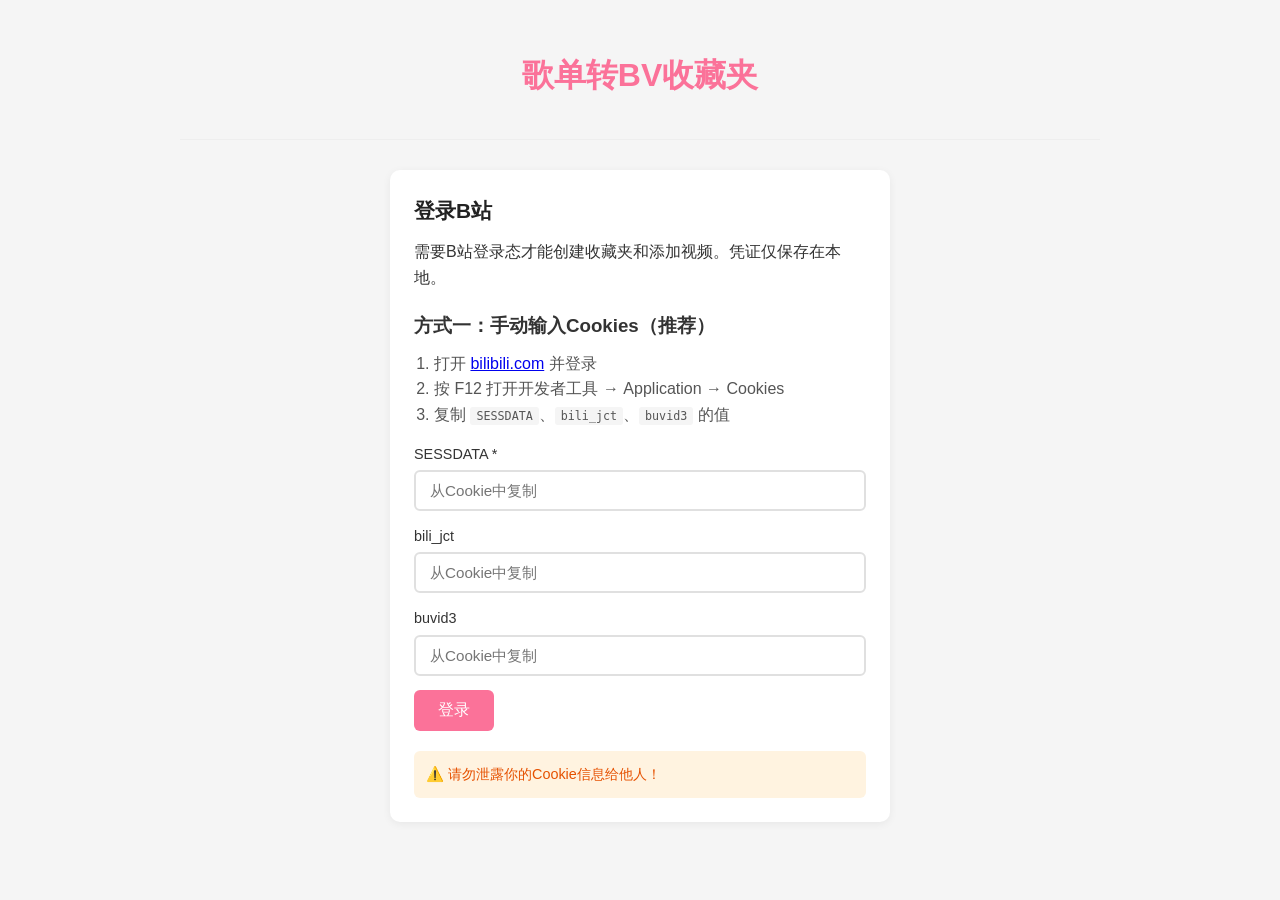
==== templates/login.html @ 60bcaf49 "v0.1: 歌单转BV收藏夹基础功能完成 - 支持网易云/QQ音乐/酷狗/酷我歌单解析 - B站视频搜索+Hi-Res检测+评分匹配 - 一键创建B站收藏夹+批量添加视频 - Web界面(FastAP" ====
<!DOCTYPE html>
<html lang="zh-CN">
<head>
    <meta charset="UTF-8">
    <meta name="viewport" content="width=device-width, initial-scale=1.0">
    <title>登录B站 - 歌单转BV收藏夹</title>
    <link rel="stylesheet" href="/static/css/style.css">
</head>
<body>
    <div class="container">
        <header>
            <h1><a href="/" style="color:inherit;text-decoration:none">歌单转BV收藏夹</a></h1>
        </header>
        <main>
            <section class="login-section">
                <h2>登录B站</h2>
                <p>需要B站登录态才能创建收藏夹和添加视频。凭证仅保存在本地。</p>

                <div class="login-method">
                    <h3>方式一：手动输入Cookies（推荐）</h3>
                    <ol>
                        <li>打开 <a href="https://www.bilibili.com" target="_blank">bilibili.com</a> 并登录</li>
                        <li>按 F12 打开开发者工具 → Application → Cookies</li>
                        <li>复制 <code>SESSDATA</code>、<code>bili_jct</code>、<code>buvid3</code> 的值</li>
                    </ol>
                    <form action="/login/manual" method="post" class="login-form">
                        <div class="form-group">
                            <label>SESSDATA *</label>
                            <input type="text" name="sessdata" required placeholder="从Cookie中复制">
                        </div>
                        <div class="form-group">
                            <label>bili_jct</label>
                            <input type="text" name="bili_jct" placeholder="从Cookie中复制">
                        </div>
                        <div class="form-group">
                            <label>buvid3</label>
                            <input type="text" name="buvid3" placeholder="从Cookie中复制">
                        </div>
                        <button type="submit" class="btn btn-primary">登录</button>
                    </form>
                </div>

                <div class="login-tip">
                    <p>⚠️ 请勿泄露你的Cookie信息给他人！</p>
                </div>
            </section>
        </main>
    </div>
</body>
</html>
---- static/css/style.css ----
* { margin: 0; padding: 0; box-sizing: border-box; }

body {
    font-family: -apple-system, BlinkMacSystemFont, "Segoe UI", Roboto, "Helvetica Neue", Arial, sans-serif;
    background: #f5f5f5;
    color: #333;
    line-height: 1.6;
}

.container {
    max-width: 960px;
    margin: 0 auto;
    padding: 20px;
}

header {
    text-align: center;
    padding: 30px 0;
    border-bottom: 1px solid #eee;
    margin-bottom: 30px;
}

header h1 {
    font-size: 2em;
    color: #fb7299;
    margin-bottom: 8px;
}

header .subtitle {
    color: #666;
    font-size: 1.1em;
    margin-bottom: 15px;
}

header nav {
    margin-top: 10px;
}

.user-info {
    margin-right: 10px;
    color: #555;
    font-size: 0.95em;
}

.btn {
    display: inline-block;
    padding: 10px 24px;
    border: none;
    border-radius: 6px;
    cursor: pointer;
    font-size: 1em;
    text-decoration: none;
    transition: background 0.2s, transform 0.1s;
}

.btn:hover { transform: translateY(-1px); }
.btn:active { transform: translateY(0); }
.btn:disabled { opacity: 0.6; cursor: not-allowed; transform: none; }

.btn-primary { background: #fb7299; color: #fff; }
.btn-primary:hover { background: #e85585; }

.btn-success { background: #4caf50; color: #fff; }
.btn-success:hover { background: #43a047; }

.btn-sm { padding: 6px 14px; font-size: 0.85em; background: #eee; color: #555; }
.btn-sm:hover { background: #ddd; }

section {
    background: #fff;
    border-radius: 10px;
    padding: 24px;
    margin-bottom: 20px;
    box-shadow: 0 2px 8px rgba(0,0,0,0.06);
}

section h2 {
    font-size: 1.3em;
    margin-bottom: 12px;
    color: #222;
}

.hint {
    color: #888;
    font-size: 0.9em;
    margin-bottom: 12px;
}

.input-group {
    display: flex;
    gap: 10px;
}

.input-group input {
    flex: 1;
    padding: 12px 16px;
    border: 2px solid #e0e0e0;
    border-radius: 8px;
    font-size: 1em;
    transition: border-color 0.2s;
}

.input-group input:focus {
    outline: none;
    border-color: #fb7299;
}

.error-msg {
    color: #e53935;
    margin-top: 10px;
    font-size: 0.95em;
}

.songs-list, .results-list {
    max-height: 400px;
    overflow-y: auto;
    margin-bottom: 16px;
}

.song-item {
    display: flex;
    align-items: center;
    padding: 8px 12px;
    border-bottom: 1px solid #f0f0f0;
    font-size: 0.95em;
}

.song-item:last-child { border-bottom: none; }

.song-item .idx {
    width: 30px;
    color: #999;
    flex-shrink: 0;
}

.song-item .song-name {
    flex: 1;
    font-weight: 500;
}

.song-item .song-artist {
    color: #666;
    width: 160px;
    flex-shrink: 0;
    overflow: hidden;
    text-overflow: ellipsis;
    white-space: nowrap;
}

.result-item {
    display: flex;
    align-items: flex-start;
    padding: 12px;
    border-bottom: 1px solid #f0f0f0;
    gap: 12px;
}

.result-item:last-child { border-bottom: none; }

.result-source {
    min-width: 180px;
    flex-shrink: 0;
    display: flex;
    align-items: flex-start;
    gap: 8px;
}

.result-idx {
    display: inline-flex;
    align-items: center;
    justify-content: center;
    width: 24px;
    height: 24px;
    border-radius: 50%;
    background: #f0f0f0;
    color: #666;
    font-size: 0.8em;
    font-weight: 600;
    flex-shrink: 0;
    margin-top: 2px;
}

.result-source .song-label {
    font-weight: 500;
    font-size: 0.95em;
}

.result-source .artist-label {
    color: #888;
    font-size: 0.85em;
}

.result-match {
    flex: 1;
}

.match-found {
    display: flex;
    align-items: center;
    gap: 8px;
}

.match-found .bvid {
    color: #fb7299;
    font-family: monospace;
    font-weight: 600;
    text-decoration: none;
}

.match-found .bvid:hover { text-decoration: underline; }

.match-found .title {
    font-size: 0.9em;
    max-width: 300px;
    overflow: hidden;
    text-overflow: ellipsis;
    white-space: nowrap;
}

.badge {
    display: inline-block;
    padding: 2px 8px;
    border-radius: 4px;
    font-size: 0.75em;
    font-weight: 600;
}

.badge-hires { background: #ff9800; color: #fff; }
.badge-ok { background: #4caf50; color: #fff; }
.badge-warn { background: #ffc107; color: #333; }
.badge-fail { background: #e53935; color: #fff; }

.match-not-found {
    color: #e53935;
    font-size: 0.9em;
}

.manual-input {
    margin-top: 6px;
}

.manual-input input {
    padding: 6px 10px;
    border: 1px solid #ddd;
    border-radius: 4px;
    font-size: 0.85em;
    width: 160px;
}

.manual-input button {
    padding: 6px 12px;
    border: none;
    background: #fb7299;
    color: #fff;
    border-radius: 4px;
    cursor: pointer;
    font-size: 0.85em;
    margin-left: 6px;
}

.collect-form {
    display: flex;
    gap: 10px;
    align-items: center;
    margin-top: 16px;
    padding-top: 16px;
    border-top: 1px solid #eee;
}

.collect-form input {
    flex: 1;
    padding: 10px 16px;
    border: 2px solid #e0e0e0;
    border-radius: 8px;
    font-size: 1em;
}

.collect-form input:focus { outline: none; border-color: #4caf50; }

.collect-result {
    margin-top: 16px;
    padding: 12px;
    border-radius: 8px;
    background: #f1f8e9;
    color: #33691e;
}

.collect-result.error {
    background: #ffebee;
    color: #c62828;
}

.progress-bar {
    height: 8px;
    background: #e0e0e0;
    border-radius: 4px;
    overflow: hidden;
    margin: 12px 0;
}

.progress-bar .fill {
    height: 100%;
    background: linear-gradient(90deg, #fb7299, #ff9800);
    transition: width 0.3s;
    border-radius: 4px;
}

.progress-text {
    color: #666;
    font-size: 0.9em;
    margin-top: 8px;
    min-height: 1.5em;
    overflow: hidden;
    text-overflow: ellipsis;
    white-space: nowrap;
}

.login-section {
    max-width: 500px;
    margin: 0 auto;
}

.login-method { margin-top: 20px; }
.login-method h3 { margin-bottom: 10px; }
.login-method ol { margin: 10px 0 16px 20px; color: #555; }

.form-group {
    margin-bottom: 14px;
}

.form-group label {
    display: block;
    margin-bottom: 4px;
    font-weight: 500;
    font-size: 0.9em;
}

.form-group input {
    width: 100%;
    padding: 10px 14px;
    border: 2px solid #e0e0e0;
    border-radius: 6px;
    font-size: 0.95em;
}

.form-group input:focus { outline: none; border-color: #fb7299; }

.login-tip {
    margin-top: 20px;
    padding: 12px;
    background: #fff3e0;
    border-radius: 6px;
    color: #e65100;
    font-size: 0.9em;
}

code {
    background: #f5f5f5;
    padding: 2px 6px;
    border-radius: 3px;
    font-size: 0.9em;
}

.actions {
    text-align: center;
    margin-top: 16px;
}

@media (max-width: 600px) {
    .input-group { flex-direction: column; }
    .result-item { flex-direction: column; }
    .result-source { min-width: auto; }
    .collect-form { flex-direction: column; }
}
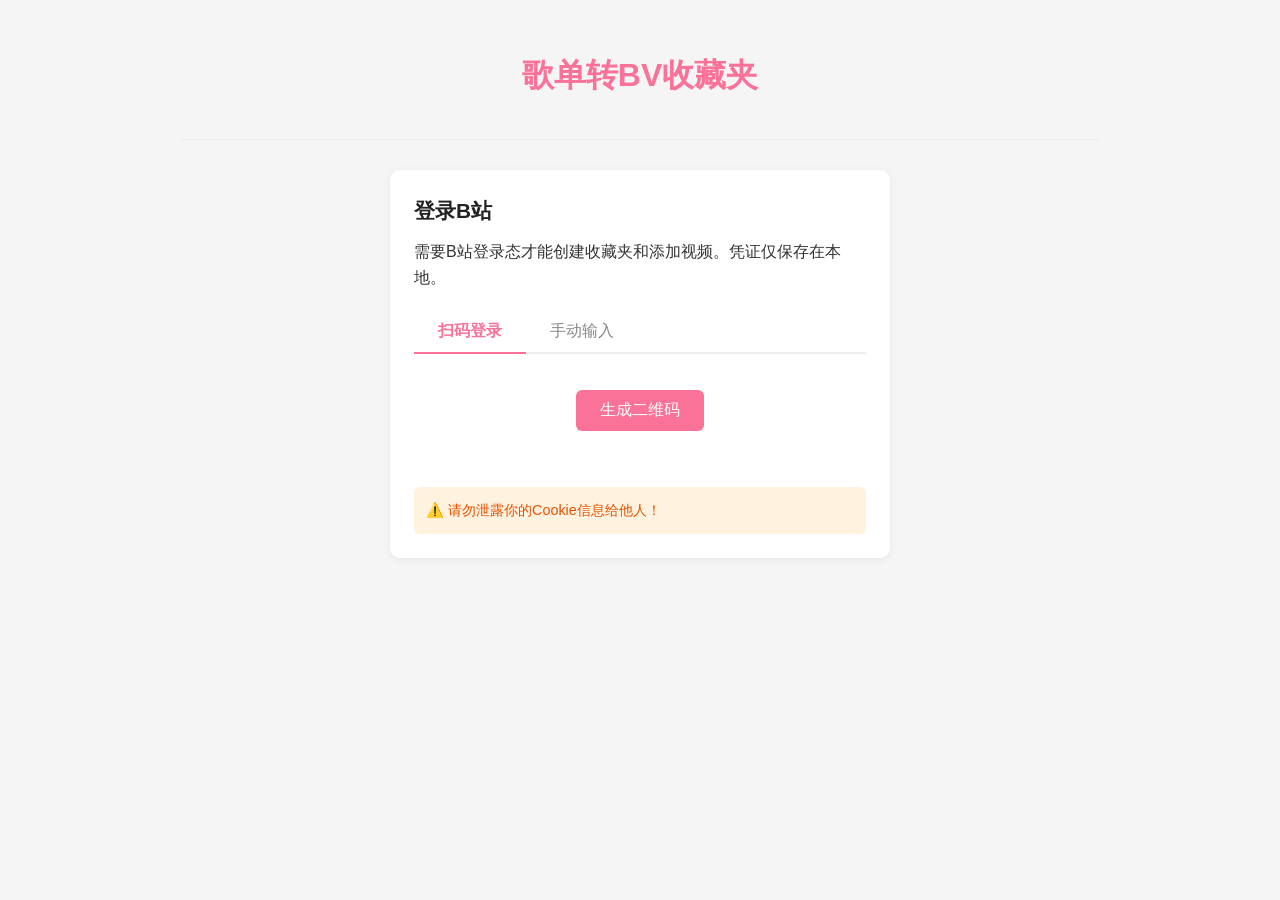
==== commit b3d90f81: "v0.2.1: B站扫码登录功能 - 新增QR码登录API端点(/login/qrcode, /login/qrcode/status) - 登录页面增加扫码登录/手动输入双Tab切换 - 扫码状态实" ====
--- a/templates/login.html
+++ b/templates/login.html
@@ -4,7 +4,7 @@
     <meta charset="UTF-8">
     <meta name="viewport" content="width=device-width, initial-scale=1.0">
     <title>登录B站 - 歌单转BV收藏夹</title>
-    <link rel="stylesheet" href="/static/css/style.css">
+    <link rel="stylesheet" href="/static/css/style.css?v=6">
 </head>
 <body>
     <div class="container">
@@ -16,8 +16,20 @@
                 <h2>登录B站</h2>
                 <p>需要B站登录态才能创建收藏夹和添加视频。凭证仅保存在本地。</p>
 
-                <div class="login-method">
-                    <h3>方式一：手动输入Cookies（推荐）</h3>
+                <div class="login-tabs">
+                    <button class="login-tab active" onclick="switchTab('qrcode')">扫码登录</button>
+                    <button class="login-tab" onclick="switchTab('manual')">手动输入</button>
+                </div>
+
+                <div id="tab-qrcode" class="login-tab-content">
+                    <div id="qr-container" style="text-align:center; padding: 20px 0;">
+                        <button id="btn-qr-login" class="btn btn-primary" onclick="startQrLogin()">生成二维码</button>
+                        <div id="qr-image" style="margin: 16px 0;"></div>
+                        <div id="qr-status" style="color: #666; font-size: 0.9em;"></div>
+                    </div>
+                </div>
+
+                <div id="tab-manual" class="login-tab-content" style="display:none">
                     <ol>
                         <li>打开 <a href="https://www.bilibili.com" target="_blank">bilibili.com</a> 并登录</li>
                         <li>按 F12 打开开发者工具 → Application → Cookies</li>
@@ -46,5 +58,66 @@
             </section>
         </main>
     </div>
+    <script>
+        function switchTab(tab) {
+            document.querySelectorAll('.login-tab').forEach(t => t.classList.remove('active'));
+            document.querySelectorAll('.login-tab-content').forEach(c => c.style.display = 'none');
+            document.getElementById('tab-' + tab).style.display = '';
+            event.target.classList.add('active');
+        }
+
+        let qrPollInterval = null;
+
+        async function startQrLogin() {
+            const btn = document.getElementById('btn-qr-login');
+            const imgDiv = document.getElementById('qr-image');
+            const statusDiv = document.getElementById('qr-status');
+
+            btn.disabled = true;
+            btn.textContent = '生成中...';
+            statusDiv.textContent = '';
+
+            try {
+                const resp = await fetch('/login/qrcode', { method: 'POST' });
+                const data = await resp.json();
+                if (!resp.ok) throw new Error(data.error || '生成失败');
+
+                imgDiv.innerHTML = `<img src="${data.image}" width="200" height="200" style="border:1px solid #ddd;border-radius:8px;">`;
+                btn.style.display = 'none';
+                statusDiv.textContent = '请使用B站APP扫描二维码';
+
+                if (qrPollInterval) clearInterval(qrPollInterval);
+                qrPollInterval = setInterval(async () => {
+                    try {
+                        const r = await fetch(`/login/qrcode/status/${data.session_id}`);
+                        const d = await r.json();
+                        if (d.status === 'done') {
+                            clearInterval(qrPollInterval);
+                            statusDiv.textContent = '登录成功！正在跳转...';
+                            statusDiv.style.color = '#4caf50';
+                            setTimeout(() => window.location.href = '/', 1000);
+                        } else if (d.status === 'scanned') {
+                            statusDiv.textContent = '已扫码，请在手机上确认登录';
+                            statusDiv.style.color = '#2196f3';
+                        } else if (d.status === 'timeout') {
+                            clearInterval(qrPollInterval);
+                            statusDiv.textContent = '二维码已过期，请重新生成';
+                            statusDiv.style.color = '#e53935';
+                            btn.style.display = '';
+                            btn.disabled = false;
+                            btn.textContent = '重新生成';
+                        }
+                    } catch (e) {
+                        // ignore poll errors
+                    }
+                }, 3000);
+            } catch (e) {
+                statusDiv.textContent = '失败: ' + e.message;
+                statusDiv.style.color = '#e53935';
+                btn.disabled = false;
+                btn.textContent = '重试';
+            }
+        }
+    </script>
 </body>
 </html>
--- a/static/css/style.css
+++ b/static/css/style.css
@@ -117,6 +117,35 @@
     margin-bottom: 16px;
 }
 
+.filter-bar {
+    display: flex;
+    gap: 8px;
+    margin-bottom: 12px;
+    flex-wrap: wrap;
+}
+
+.filter-btn {
+    padding: 6px 14px;
+    border: 1px solid #ddd;
+    background: #fff;
+    border-radius: 20px;
+    cursor: pointer;
+    font-size: 0.85em;
+    color: #666;
+    transition: all 0.2s;
+}
+
+.filter-btn:hover { border-color: #fb7299; color: #fb7299; }
+.filter-btn.active { background: #fb7299; color: #fff; border-color: #fb7299; }
+
+.filter-btn span {
+    display: inline-block;
+    min-width: 16px;
+    text-align: center;
+    margin-left: 2px;
+    font-weight: 600;
+}
+
 .song-item {
     display: flex;
     align-items: center;
@@ -156,6 +185,53 @@
 }
 
 .result-item:last-child { border-bottom: none; }
+
+.result-cb {
+    margin-top: 4px;
+    width: 16px;
+    height: 16px;
+    cursor: pointer;
+    flex-shrink: 0;
+}
+
+.btn-retry {
+    padding: 2px 8px;
+    border: 1px solid #fb7299;
+    background: #fff;
+    color: #fb7299;
+    border-radius: 4px;
+    cursor: pointer;
+    font-size: 0.8em;
+    margin-left: 8px;
+}
+
+.btn-retry:hover { background: #fb7299; color: #fff; }
+
+.btn-switch {
+    padding: 2px 8px;
+    border: 1px solid #2196f3;
+    background: #fff;
+    color: #2196f3;
+    border-radius: 4px;
+    cursor: pointer;
+    font-size: 0.8em;
+    margin-left: 8px;
+}
+
+.btn-switch:hover { background: #2196f3; color: #fff; }
+
+.btn-verify {
+    padding: 4px 10px;
+    border: 1px solid #2196f3;
+    background: #fff;
+    color: #2196f3;
+    border-radius: 4px;
+    cursor: pointer;
+    font-size: 0.8em;
+    margin-left: 6px;
+}
+
+.btn-verify:hover { background: #2196f3; color: #fff; }
 
 .result-source {
     min-width: 180px;
@@ -320,9 +396,29 @@
     margin: 0 auto;
 }
 
-.login-method { margin-top: 20px; }
-.login-method h3 { margin-bottom: 10px; }
-.login-method ol { margin: 10px 0 16px 20px; color: #555; }
+.login-tabs {
+    display: flex;
+    gap: 0;
+    margin: 20px 0 16px;
+    border-bottom: 2px solid #eee;
+}
+
+.login-tab {
+    padding: 10px 24px;
+    border: none;
+    background: none;
+    cursor: pointer;
+    font-size: 1em;
+    color: #888;
+    border-bottom: 2px solid transparent;
+    margin-bottom: -2px;
+    transition: all 0.2s;
+}
+
+.login-tab:hover { color: #fb7299; }
+.login-tab.active { color: #fb7299; border-bottom-color: #fb7299; font-weight: 600; }
+
+.login-tab-content ol { margin: 10px 0 16px 20px; color: #555; }
 
 .form-group {
     margin-bottom: 14px;
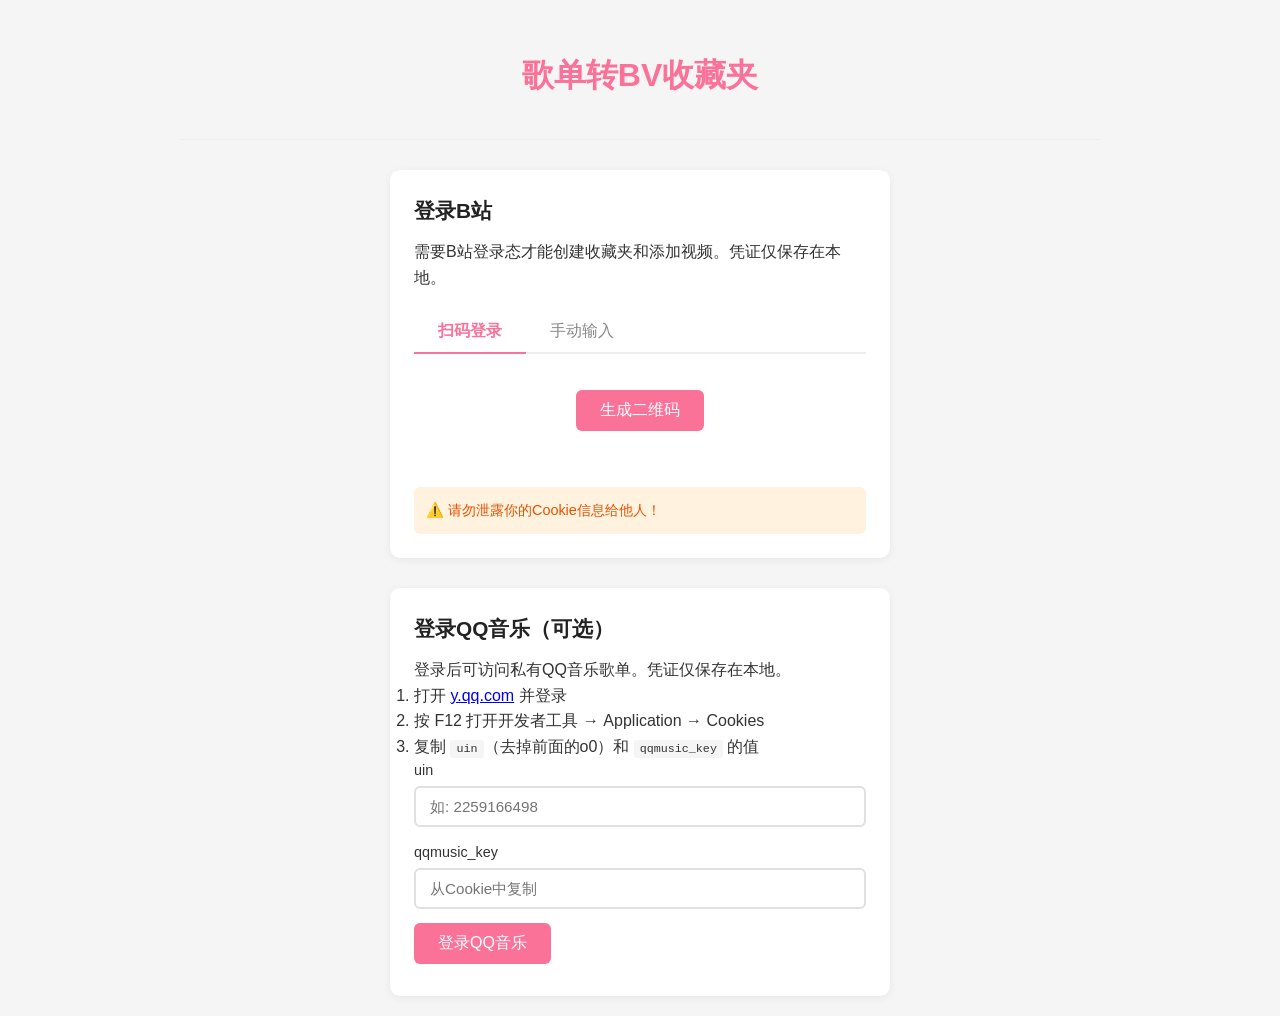
==== commit a64b672d: "v0.2.2_qqt: QQ音乐歌单解析增强 - 修复QQ音乐API(更换qzone API端点) - 添加短链接支持(c6.y.qq.com重定向) - 添加QQ音乐Cookie登录(uin + q" ====
--- a/templates/login.html
+++ b/templates/login.html
@@ -55,6 +55,28 @@
                 <div class="login-tip">
                     <p>⚠️ 请勿泄露你的Cookie信息给他人！</p>
                 </div>
+            </section>
+
+            <section class="login-section" style="margin-top: 30px;">
+                <h2>登录QQ音乐（可选）</h2>
+                <p>登录后可访问私有QQ音乐歌单。凭证仅保存在本地。</p>
+                <ol>
+                    <li>打开 <a href="https://y.qq.com" target="_blank">y.qq.com</a> 并登录</li>
+                    <li>按 F12 打开开发者工具 → Application → Cookies</li>
+                    <li>复制 <code>uin</code>（去掉前面的o0）和 <code>qqmusic_key</code> 的值</li>
+                </ol>
+                <form id="qq-login-form" class="login-form" onsubmit="return loginQQ(event)">
+                    <div class="form-group">
+                        <label>uin</label>
+                        <input type="text" id="qq-uin" required placeholder="如: 2259166498">
+                    </div>
+                    <div class="form-group">
+                        <label>qqmusic_key</label>
+                        <input type="text" id="qq-key" required placeholder="从Cookie中复制">
+                    </div>
+                    <button type="submit" class="btn btn-primary">登录QQ音乐</button>
+                    <div id="qq-login-msg" style="margin-top:8px;font-size:0.9em;"></div>
+                </form>
             </section>
         </main>
     </div>
@@ -118,6 +140,30 @@
                 btn.textContent = '重试';
             }
         }
+
+        async function loginQQ(e) {
+            e.preventDefault();
+            const uin = document.getElementById('qq-uin').value.trim();
+            const key = document.getElementById('qq-key').value.trim();
+            const msg = document.getElementById('qq-login-msg');
+            if (!uin || !key) { msg.textContent = '请填写完整'; msg.style.color = '#e53935'; return false; }
+            try {
+                const resp = await fetch('/login/qq', {
+                    method: 'POST',
+                    headers: {'Content-Type': 'application/json'},
+                    body: JSON.stringify({uin, qqmusic_key: key}),
+                });
+                const data = await resp.json();
+                if (!resp.ok) throw new Error(data.error);
+                msg.textContent = '登录成功！';
+                msg.style.color = '#4caf50';
+                setTimeout(() => window.location.href = '/', 1000);
+            } catch (e) {
+                msg.textContent = '失败: ' + e.message;
+                msg.style.color = '#e53935';
+            }
+            return false;
+        }
     </script>
 </body>
 </html>
